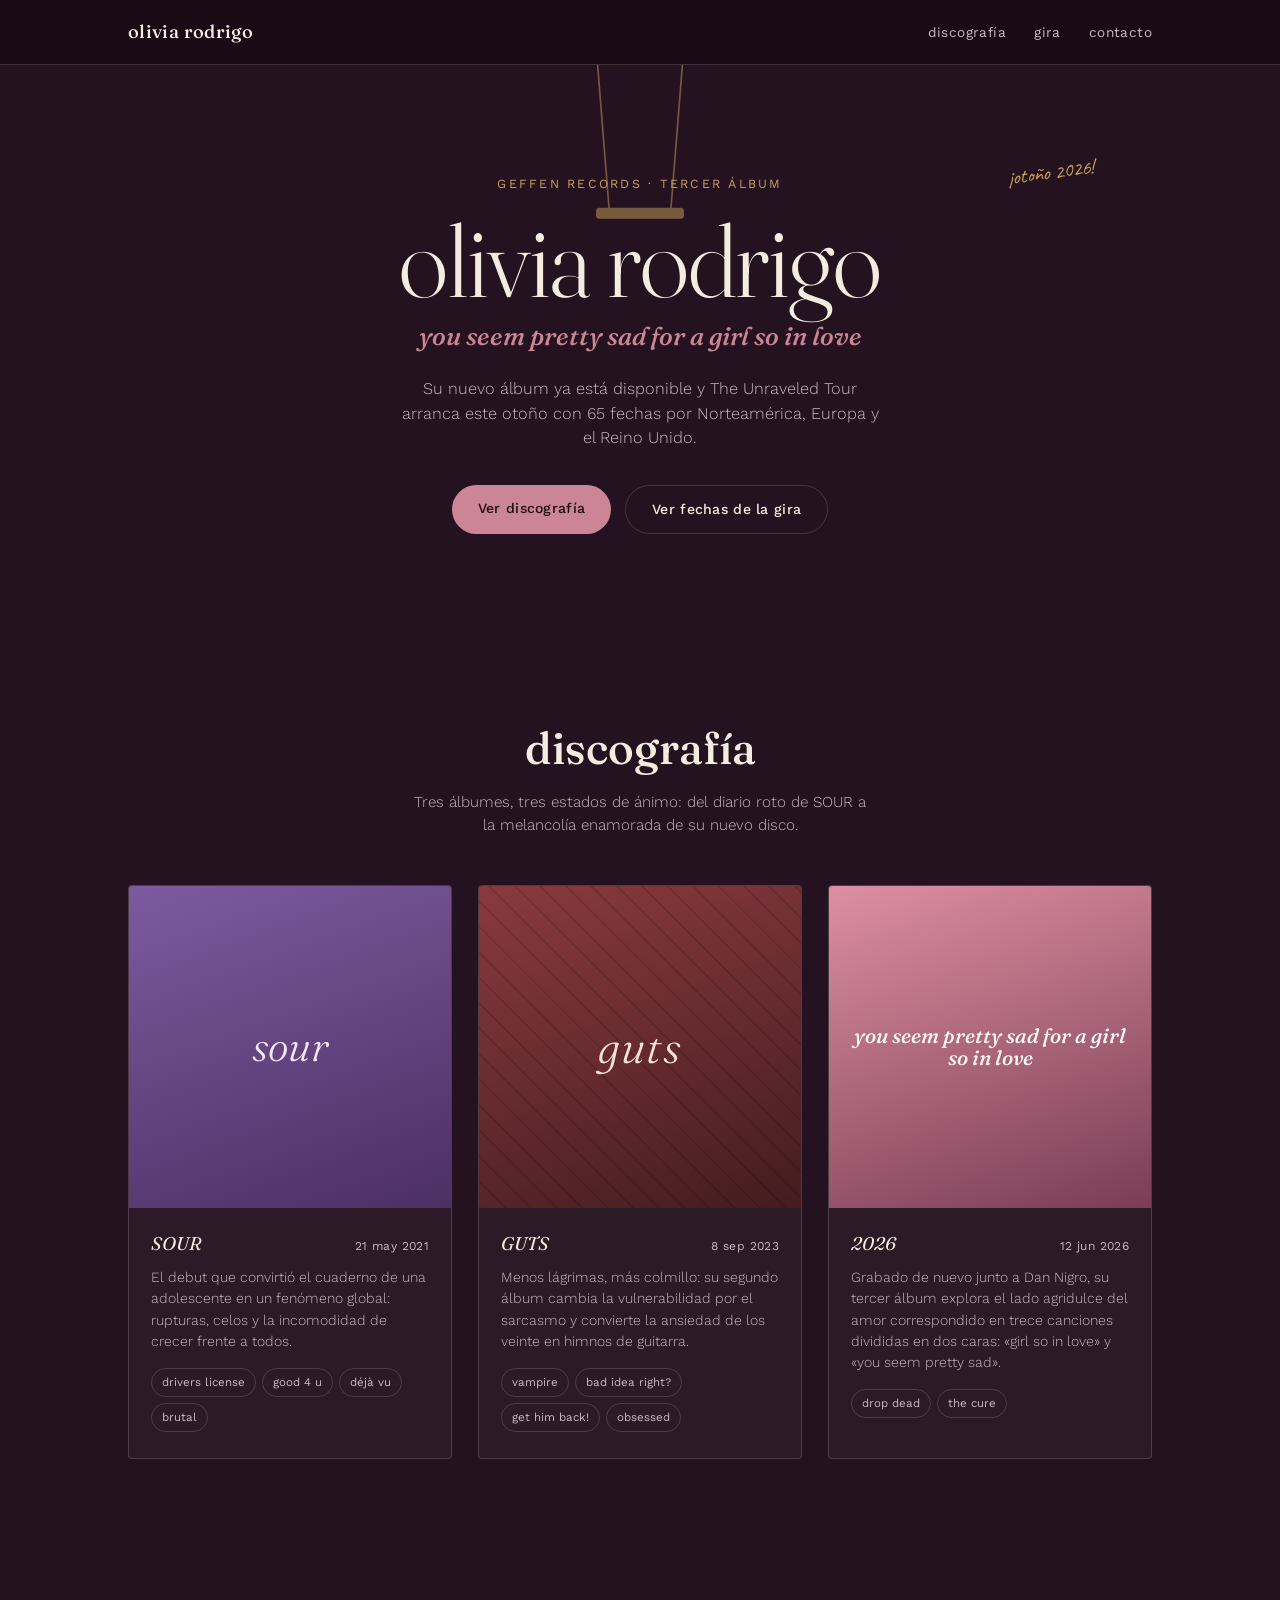
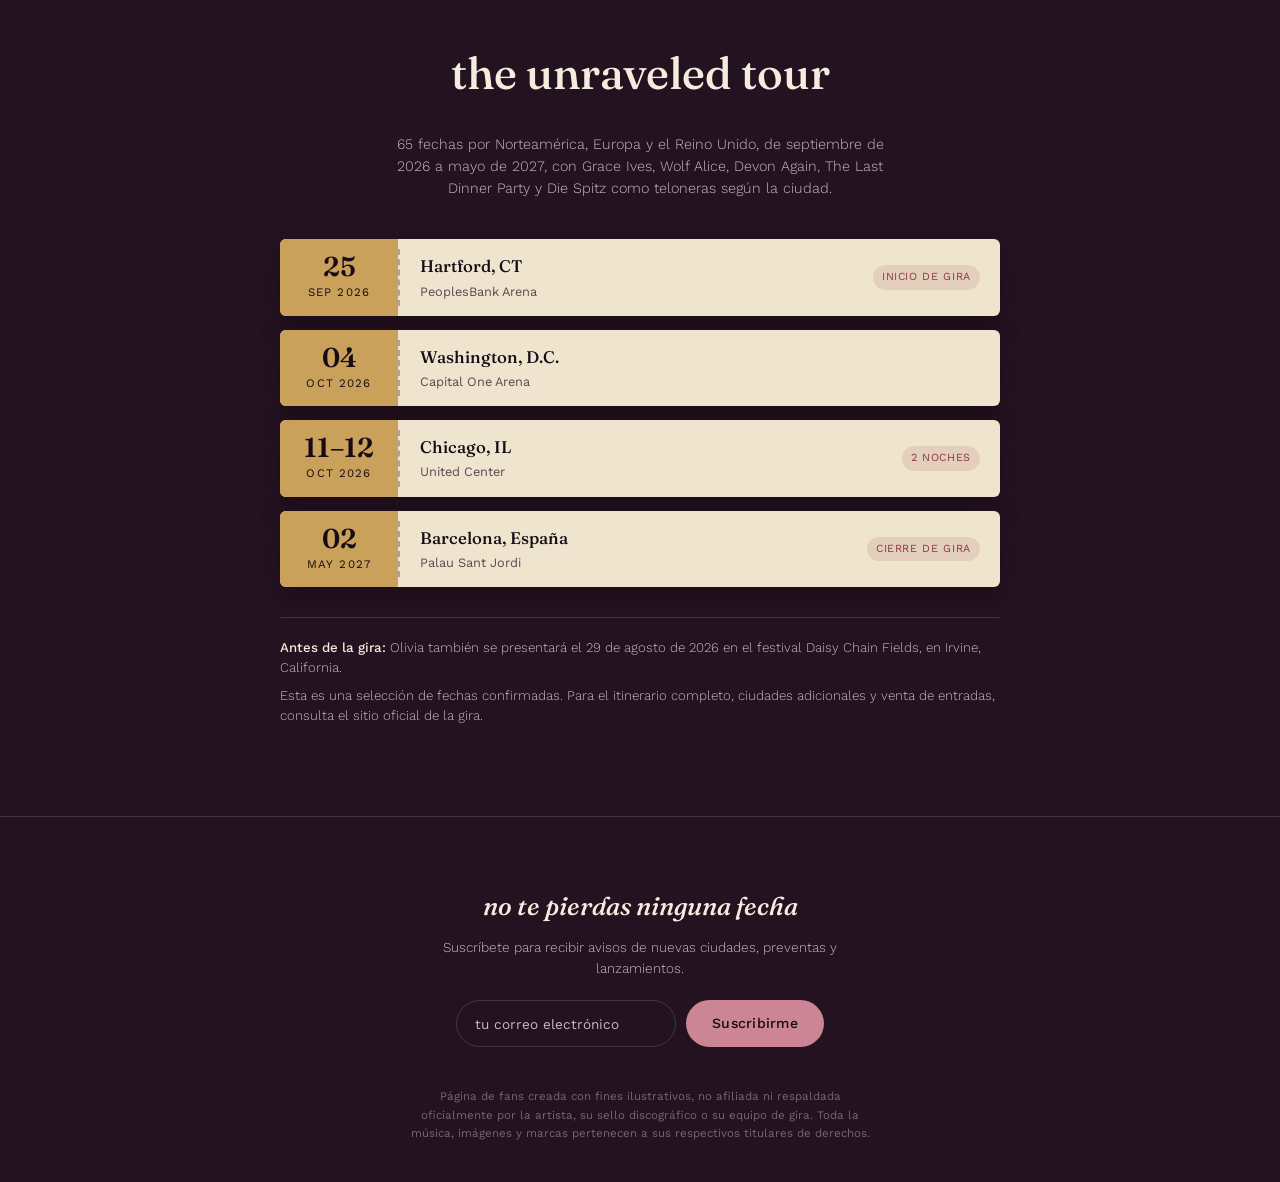
==== clase-1/mi-web/index.html @ 278f6f58 "organizado" ====
<!DOCTYPE html>
<html lang="es">

<head>
    <meta charset="UTF-8">
    <meta name="viewport" content="width=device-width, initial-scale=1.0">
    <title>olivia rodrigo — the unraveled tour</title>
    <link rel="preconnect" href="https://fonts.googleapis.com">
    <link
        href="https://fonts.googleapis.com/css2?family=Fraunces:ital,opsz,wght@0,9..144,300;0,9..144,500;0,9..144,600;1,9..144,500&family=Caveat:wght@500;700&family=Work+Sans:wght@300;400;500;600&display=swap"
        rel="stylesheet">
    <style>
        :root {
            --bg: #241220;
            --bg-deep: #180b16;
            --paper: #efe4cd;
            --ink: #f4ecdf;
            --ink-dim: #cab8c4;
            --rose: #cc8594;
            --lavender: #a893c9;
            --maroon: #8a3a3f;
            --gold: #c9a15a;
            --line: rgba(244, 236, 223, 0.16);
            --display: 'Fraunces', Georgia, serif;
            --hand: 'Caveat', cursive;
            --body: 'Work Sans', -apple-system, sans-serif;
        }

        * {
            box-sizing: border-box;
            margin: 0;
            padding: 0;
        }

        html {
            scroll-behavior: smooth;
        }

        body {
            background: var(--bg);
            color: var(--ink);
            font-family: var(--body);
            line-height: 1.5;
            overflow-x: hidden;
        }

        a {
            color: inherit;
        }

        .wrap {
            max-width: 1080px;
            margin: 0 auto;
            padding: 0 28px;
        }

        /* ---------- NAV ---------- */
        header {
            position: sticky;
            top: 0;
            z-index: 50;
            background: rgba(24, 11, 22, 0.85);
            backdrop-filter: blur(8px);
            border-bottom: 1px solid var(--line);
        }

        nav.wrap {
            display: flex;
            align-items: center;
            justify-content: space-between;
            height: 64px;
        }

        .brand {
            font-family: var(--display);
            font-weight: 500;
            font-size: 1.15rem;
            letter-spacing: 0.02em;
        }

        .navlinks {
            display: flex;
            gap: 28px;
            list-style: none;
            font-size: 0.85rem;
            letter-spacing: 0.03em;
        }

        .navlinks a {
            text-decoration: none;
            color: var(--ink-dim);
            transition: color .2s;
        }

        .navlinks a:hover {
            color: var(--rose);
        }

        @media (max-width: 640px) {
            .navlinks {
                display: none;
            }
        }

        /* ---------- HERO ---------- */
        .hero {
            position: relative;
            padding: 110px 0 90px;
            text-align: center;
            overflow: hidden;
        }

        .swing {
            position: absolute;
            top: -20px;
            left: 50%;
            transform: translateX(-50%);
            width: 220px;
            opacity: 0.5;
            animation: sway 6s ease-in-out infinite;
            transform-origin: top center;
        }

        @keyframes sway {

            0%,
            100% {
                transform: translateX(-50%) rotate(-3deg);
            }

            50% {
                transform: translateX(-50%) rotate(3deg);
            }
        }

        @media (prefers-reduced-motion: reduce) {
            .swing {
                animation: none;
            }
        }

        .eyebrow {
            font-size: 0.78rem;
            letter-spacing: 0.18em;
            text-transform: uppercase;
            color: var(--gold);
            margin-bottom: 18px;
        }

        h1.wordmark {
            font-family: var(--display);
            font-weight: 300;
            font-size: clamp(3.2rem, 10vw, 6.4rem);
            letter-spacing: -0.01em;
            line-height: 0.95;
            margin-bottom: 8px;
        }

        .album-title {
            font-family: var(--display);
            font-style: italic;
            font-weight: 500;
            font-size: clamp(1.1rem, 3vw, 1.6rem);
            color: var(--rose);
            max-width: 560px;
            margin: 6px auto 22px;
        }

        .scribble {
            position: absolute;
            font-family: var(--hand);
            color: var(--gold);
            font-size: 1.3rem;
            transform: rotate(-7deg);
        }

        .scribble.one {
            top: 92px;
            right: 8%;
        }

        @media (max-width: 760px) {
            .scribble.one {
                display: none;
            }
        }

        .hero p.sub {
            max-width: 480px;
            margin: 0 auto 34px;
            color: var(--ink-dim);
            font-weight: 300;
            font-size: 1.02rem;
        }

        .cta-row {
            display: flex;
            gap: 14px;
            justify-content: center;
            flex-wrap: wrap;
        }

        .btn {
            display: inline-block;
            padding: 13px 26px;
            border-radius: 999px;
            font-size: 0.88rem;
            letter-spacing: 0.02em;
            text-decoration: none;
            font-weight: 500;
            transition: transform .18s ease, background .2s ease;
        }

        .btn:hover {
            transform: translateY(-2px);
        }

        .btn.primary {
            background: var(--rose);
            color: var(--bg-deep);
        }

        .btn.primary:hover {
            background: #e7a3b1;
        }

        .btn.ghost {
            border: 1px solid var(--line);
            color: var(--ink);
        }

        .btn.ghost:hover {
            border-color: var(--rose);
            color: var(--rose);
        }

        /* ---------- SECTION HEADERS ---------- */
        .section {
            padding: 90px 0;
        }

        .section-head {
            margin-bottom: 48px;
            text-align: center;
        }

        .section-head h2 {
            font-family: var(--display);
            font-weight: 500;
            font-size: clamp(2rem, 5vw, 2.8rem);
        }

        .section-head p {
            color: var(--ink-dim);
            font-size: 0.95rem;
            margin-top: 10px;
            max-width: 460px;
            margin-left: auto;
            margin-right: auto;
            font-weight: 300;
        }

        /* ---------- DISCOGRAPHY ---------- */
        .albums {
            display: grid;
            grid-template-columns: repeat(3, 1fr);
            gap: 26px;
        }

        @media (max-width: 860px) {
            .albums {
                grid-template-columns: 1fr;
                max-width: 420px;
                margin: 0 auto;
            }
        }

        .album-card {
            background: rgba(244, 236, 223, 0.04);
            border: 1px solid var(--line);
            border-radius: 4px;
            overflow: hidden;
            transition: transform .25s ease, box-shadow .25s ease;
        }

        .album-card:hover {
            transform: translateY(-6px) rotate(-0.4deg);
            box-shadow: 0 18px 40px rgba(0, 0, 0, 0.35);
        }

        .album-cover {
            aspect-ratio: 1;
            display: flex;
            align-items: center;
            justify-content: center;
            padding: 24px;
            position: relative;
        }

        .album-cover .glyph {
            font-family: var(--display);
            font-weight: 300;
            font-style: italic;
            text-align: center;
            line-height: 1.05;
        }

        .cover-sour {
            background: linear-gradient(160deg, #7d5a9e, #4c2f63);
        }

        .cover-sour .glyph {
            color: #f1e6fb;
            font-size: 2.6rem;
        }

        .cover-guts {
            background: linear-gradient(160deg, #8a3a3f, #431c1f);
            background-image:
                repeating-linear-gradient(45deg, rgba(0, 0, 0, 0.12) 0 2px, transparent 2px 18px),
                linear-gradient(160deg, #8a3a3f, #431c1f);
        }

        .cover-guts .glyph {
            color: #f5e2d9;
            font-size: 2.8rem;
            letter-spacing: 0.04em;
        }

        .cover-new {
            background: linear-gradient(160deg, #dd8fa0, #7a3d55);
        }

        .cover-new .glyph {
            color: #fff5f2;
            font-size: 1.3rem;
            font-weight: 500;
        }

        .album-body {
            padding: 22px 22px 26px;
        }

        .album-meta {
            display: flex;
            justify-content: space-between;
            align-items: baseline;
            margin-bottom: 10px;
        }

        .album-meta .label {
            font-family: var(--display);
            font-style: italic;
            font-size: 1.15rem;
        }

        .album-meta .date {
            font-size: 0.75rem;
            color: var(--ink-dim);
            letter-spacing: 0.03em;
        }

        .album-desc {
            font-size: 0.88rem;
            color: var(--ink-dim);
            font-weight: 300;
            margin-bottom: 16px;
        }

        .tracks {
            display: flex;
            flex-wrap: wrap;
            gap: 6px;
        }

        .tracks span {
            font-size: 0.72rem;
            padding: 5px 10px;
            border: 1px solid var(--line);
            border-radius: 999px;
            color: var(--ink-dim);
        }

        /* ---------- TOUR ---------- */
        .tour-note {
            text-align: center;
            color: var(--ink-dim);
            font-size: 0.9rem;
            font-weight: 300;
            max-width: 520px;
            margin: -20px auto 40px;
        }

        .tickets {
            display: flex;
            flex-direction: column;
            gap: 14px;
            max-width: 720px;
            margin: 0 auto;
        }

        .ticket {
            display: flex;
            background: var(--paper);
            color: var(--bg-deep);
            border-radius: 6px;
            overflow: hidden;
            box-shadow: 0 10px 24px rgba(0, 0, 0, 0.25);
            opacity: 0;
            transform: translateY(14px);
            transition: opacity .5s ease, transform .5s ease;
        }

        .ticket.show {
            opacity: 1;
            transform: translateY(0);
        }

        .ticket .date-block {
            flex: 0 0 118px;
            background: var(--gold);
            display: flex;
            flex-direction: column;
            align-items: center;
            justify-content: center;
            padding: 14px 8px;
            text-align: center;
        }

        .date-block .day {
            font-family: var(--display);
            font-weight: 600;
            font-size: 1.7rem;
            line-height: 1;
        }

        .date-block .month {
            font-size: 0.72rem;
            letter-spacing: 0.1em;
            text-transform: uppercase;
            margin-top: 4px;
        }

        .ticket .divider {
            width: 0;
            border-left: 2px dashed rgba(24, 11, 22, 0.3);
            margin: 10px 0;
        }

        .ticket .info {
            flex: 1;
            display: flex;
            align-items: center;
            justify-content: space-between;
            padding: 14px 20px;
            gap: 12px;
            flex-wrap: wrap;
        }

        .info .city {
            font-family: var(--display);
            font-weight: 500;
            font-size: 1.05rem;
        }

        .info .venue {
            font-size: 0.8rem;
            color: #5b4a52;
            margin-top: 2px;
        }

        .info .tag {
            font-size: 0.68rem;
            letter-spacing: 0.06em;
            text-transform: uppercase;
            background: rgba(138, 58, 63, 0.12);
            color: var(--maroon);
            padding: 4px 9px;
            border-radius: 999px;
            white-space: nowrap;
        }

        .tour-extra {
            max-width: 720px;
            margin: 30px auto 0;
            font-size: 0.83rem;
            color: var(--ink-dim);
            font-weight: 300;
            border-top: 1px solid var(--line);
            padding-top: 20px;
        }

        .tour-extra b {
            color: var(--ink);
            font-weight: 500;
        }

        /* ---------- FOOTER ---------- */
        footer {
            padding: 70px 0 40px;
            text-align: center;
            border-top: 1px solid var(--line);
        }

        footer h3 {
            font-family: var(--display);
            font-style: italic;
            font-weight: 500;
            font-size: 1.6rem;
            margin-bottom: 12px;
        }

        footer p.small {
            color: var(--ink-dim);
            font-size: 0.85rem;
            max-width: 420px;
            margin: 0 auto 22px;
            font-weight: 300;
        }

        .signup {
            display: flex;
            gap: 10px;
            justify-content: center;
            flex-wrap: wrap;
            margin-bottom: 40px;
        }

        .signup input {
            background: transparent;
            border: 1px solid var(--line);
            border-radius: 999px;
            padding: 11px 18px;
            color: var(--ink);
            font-family: var(--body);
            font-size: 0.85rem;
            min-width: 220px;
        }

        .signup input::placeholder {
            color: var(--ink-dim);
        }

        .disclaimer {
            font-size: 0.72rem;
            color: rgba(202, 184, 196, 0.5);
            max-width: 460px;
            margin: 0 auto;
            line-height: 1.6;
        }
    </style>
</head>

<body>

    <header>
        <nav class="wrap">
            <div class="brand">olivia rodrigo</div>
            <ul class="navlinks">
                <li><a href="#discografia">discografía</a></li>
                <li><a href="#gira">gira</a></li>
                <li><a href="#footer">contacto</a></li>
            </ul>
        </nav>
    </header>

    <section class="hero wrap">
        <svg class="swing" viewBox="0 0 200 220" fill="none" xmlns="http://www.w3.org/2000/svg">
            <line x1="10" y1="0" x2="190" y2="0" stroke="var(--gold)" stroke-width="2" />
            <line x1="60" y1="0" x2="72" y2="150" stroke="var(--gold)" stroke-width="1.5" />
            <line x1="140" y1="0" x2="128" y2="150" stroke="var(--gold)" stroke-width="1.5" />
            <rect x="60" y="148" width="80" height="10" rx="3" fill="var(--gold)" />
        </svg>
        <span class="scribble one">¡otoño 2026!</span>

        <div class="eyebrow">geffen records · tercer álbum</div>
        <h1 class="wordmark">olivia rodrigo</h1>
        <p class="album-title">you seem pretty sad for a girl so in love</p>
        <p class="sub">Su nuevo álbum ya está disponible y The Unraveled Tour arranca este otoño con 65 fechas por
            Norteamérica, Europa y el Reino Unido.</p>
        <div class="cta-row">
            <a href="#discografia" class="btn primary">Ver discografía</a>
            <a href="#gira" class="btn ghost">Ver fechas de la gira</a>
        </div>
    </section>

    <section class="section" id="discografia">
        <div class="wrap">
            <div class="section-head">
                <h2>discografía</h2>
                <p>Tres álbumes, tres estados de ánimo: del diario roto de SOUR a la melancolía enamorada de su nuevo
                    disco.</p>
            </div>

            <div class="albums">

                <article class="album-card">
                    <div class="album-cover cover-sour">
                        <div class="glyph">sour</div>
                    </div>
                    <div class="album-body">
                        <div class="album-meta">
                            <span class="label">SOUR</span>
                            <span class="date">21 may 2021</span>
                        </div>
                        <p class="album-desc">El debut que convirtió el cuaderno de una adolescente en un fenómeno
                            global: rupturas, celos y la incomodidad de crecer frente a todos.</p>
                        <div class="tracks">
                            <span>drivers license</span><span>good 4 u</span><span>déjà vu</span><span>brutal</span>
                        </div>
                    </div>
                </article>

                <article class="album-card">
                    <div class="album-cover cover-guts">
                        <div class="glyph">guts</div>
                    </div>
                    <div class="album-body">
                        <div class="album-meta">
                            <span class="label">GUTS</span>
                            <span class="date">8 sep 2023</span>
                        </div>
                        <p class="album-desc">Menos lágrimas, más colmillo: su segundo álbum cambia la vulnerabilidad
                            por el sarcasmo y convierte la ansiedad de los veinte en himnos de guitarra.</p>
                        <div class="tracks">
                            <span>vampire</span><span>bad idea right?</span><span>get him
                                back!</span><span>obsessed</span>
                        </div>
                    </div>
                </article>

                <article class="album-card">
                    <div class="album-cover cover-new">
                        <div class="glyph">you seem pretty sad for a girl so in love</div>
                    </div>
                    <div class="album-body">
                        <div class="album-meta">
                            <span class="label">2026</span>
                            <span class="date">12 jun 2026</span>
                        </div>
                        <p class="album-desc">Grabado de nuevo junto a Dan Nigro, su tercer álbum explora el lado
                            agridulce del amor correspondido en trece canciones divididas en dos caras: «girl so in
                            love» y «you seem pretty sad».</p>
                        <div class="tracks">
                            <span>drop dead</span><span>the cure</span>
                        </div>
                    </div>
                </article>

            </div>
        </div>
    </section>

    <section class="section" id="gira">
        <div class="wrap">
            <div class="section-head">
                <h2>the unraveled tour</h2>
            </div>
            <p class="tour-note">65 fechas por Norteamérica, Europa y el Reino Unido, de septiembre de 2026 a mayo de
                2027, con Grace Ives, Wolf Alice, Devon Again, The Last Dinner Party y Die Spitz como teloneras según la
                ciudad.</p>

            <div class="tickets">
                <div class="ticket">
                    <div class="date-block"><span class="day">25</span><span class="month">sep 2026</span></div>
                    <div class="divider"></div>
                    <div class="info">
                        <div>
                            <div class="city">Hartford, CT</div>
                            <div class="venue">PeoplesBank Arena</div>
                        </div>
                        <span class="tag">Inicio de gira</span>
                    </div>
                </div>

                <div class="ticket">
                    <div class="date-block"><span class="day">04</span><span class="month">oct 2026</span></div>
                    <div class="divider"></div>
                    <div class="info">
                        <div>
                            <div class="city">Washington, D.C.</div>
                            <div class="venue">Capital One Arena</div>
                        </div>
                    </div>
                </div>

                <div class="ticket">
                    <div class="date-block"><span class="day">11–12</span><span class="month">oct 2026</span></div>
                    <div class="divider"></div>
                    <div class="info">
                        <div>
                            <div class="city">Chicago, IL</div>
                            <div class="venue">United Center</div>
                        </div>
                        <span class="tag">2 noches</span>
                    </div>
                </div>

                <div class="ticket">
                    <div class="date-block"><span class="day">02</span><span class="month">may 2027</span></div>
                    <div class="divider"></div>
                    <div class="info">
                        <div>
                            <div class="city">Barcelona, España</div>
                            <div class="venue">Palau Sant Jordi</div>
                        </div>
                        <span class="tag">Cierre de gira</span>
                    </div>
                </div>
            </div>

            <div class="tour-extra">
                <p><b>Antes de la gira:</b> Olivia también se presentará el 29 de agosto de 2026 en el festival Daisy
                    Chain Fields, en Irvine, California.</p>
                <p style="margin-top:8px;">Esta es una selección de fechas confirmadas. Para el itinerario completo,
                    ciudades adicionales y venta de entradas, consulta el sitio oficial de la gira.</p>
            </div>
        </div>
    </section>

    <footer id="footer">
        <div class="wrap">
            <h3>no te pierdas ninguna fecha</h3>
            <p class="small">Suscríbete para recibir avisos de nuevas ciudades, preventas y lanzamientos.</p>
            <div class="signup">
                <input type="email" placeholder="tu correo electrónico">
                <a href="#" class="btn primary" onclick="return false;">Suscribirme</a>
            </div>
            <p class="disclaimer">Página de fans creada con fines ilustrativos, no afiliada ni respaldada oficialmente
                por la artista, su sello discográfico o su equipo de gira. Toda la música, imágenes y marcas pertenecen
                a sus respectivos titulares de derechos.</p>
        </div>
    </footer>

    <script>
        const tickets = document.querySelectorAll('.ticket');
        const io = new IntersectionObserver((entries) => {
            entries.forEach((e, i) => {
                if (e.isIntersecting) {
                    setTimeout(() => e.target.classList.add('show'), i * 90);
                    io.unobserve(e.target);
                }
            });
        }, { threshold: 0.2 });
        tickets.forEach(t => io.observe(t));
    </script>

</body>

</html>
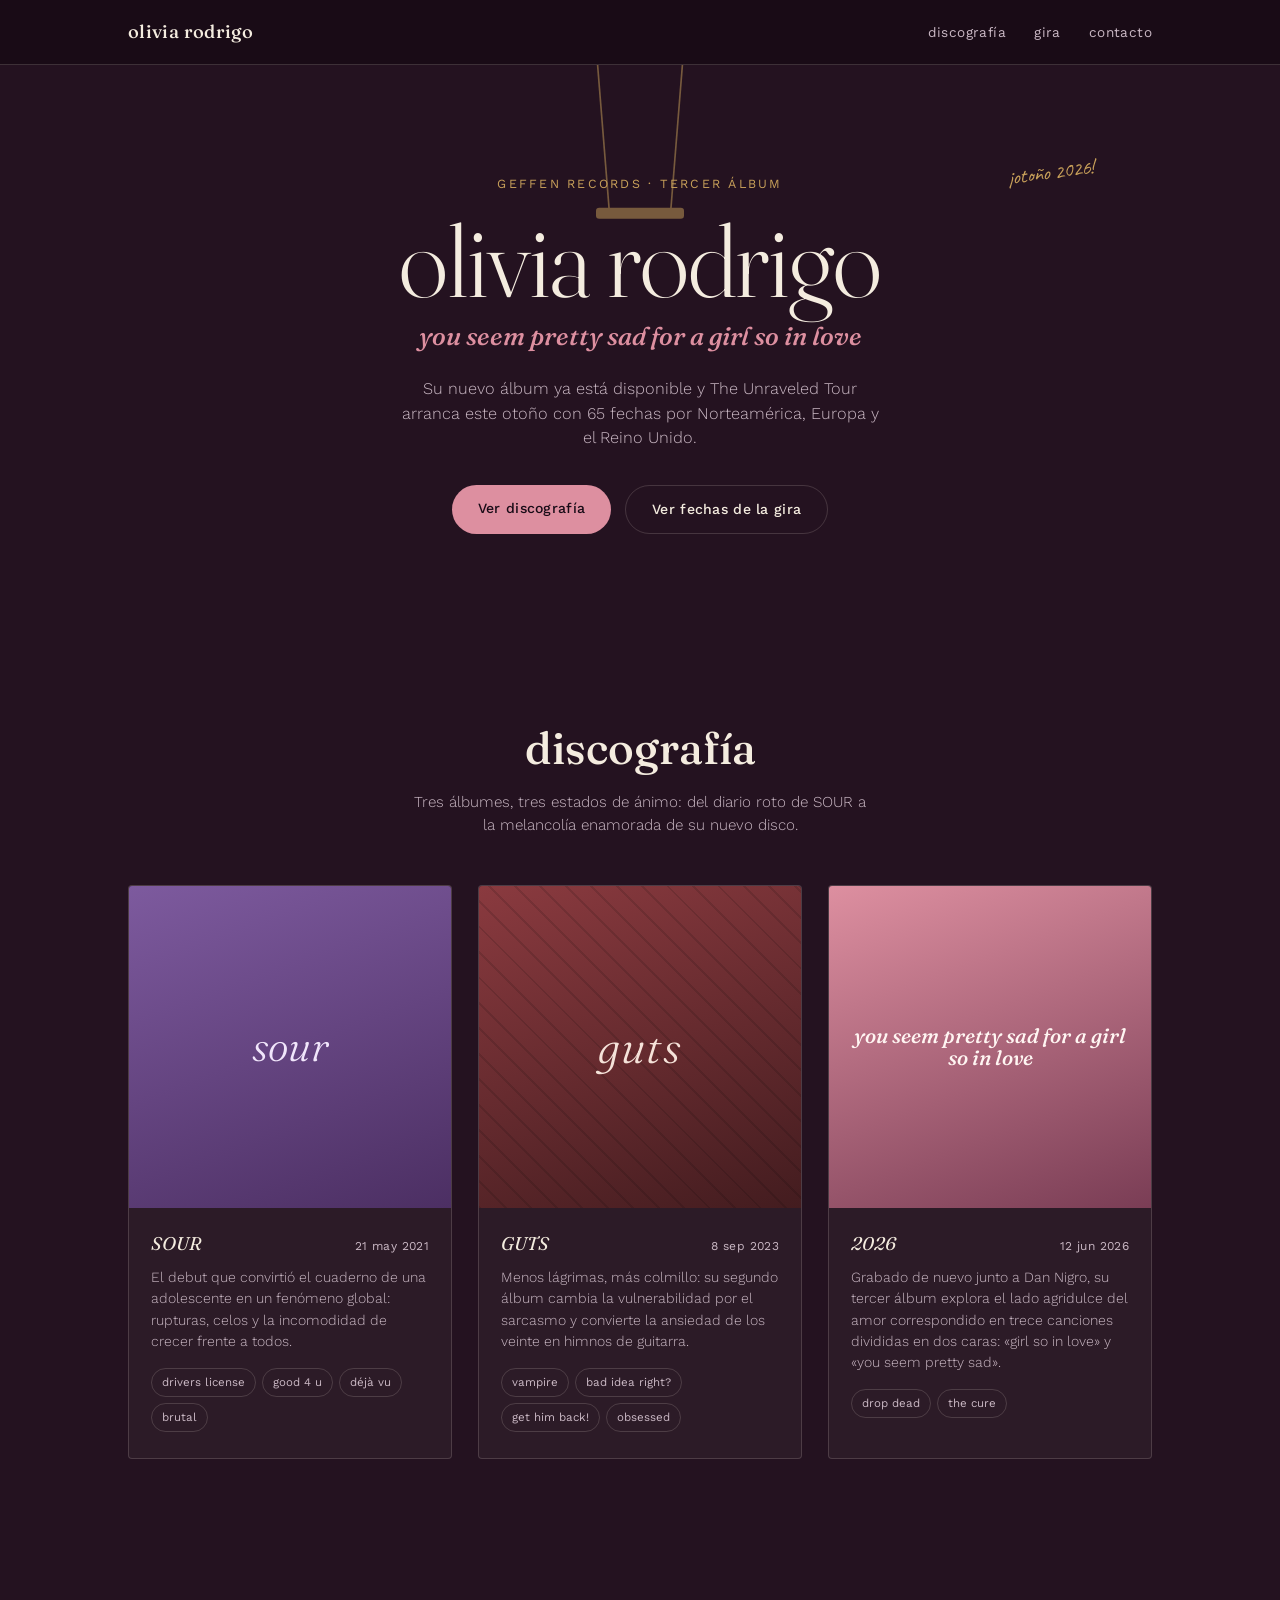
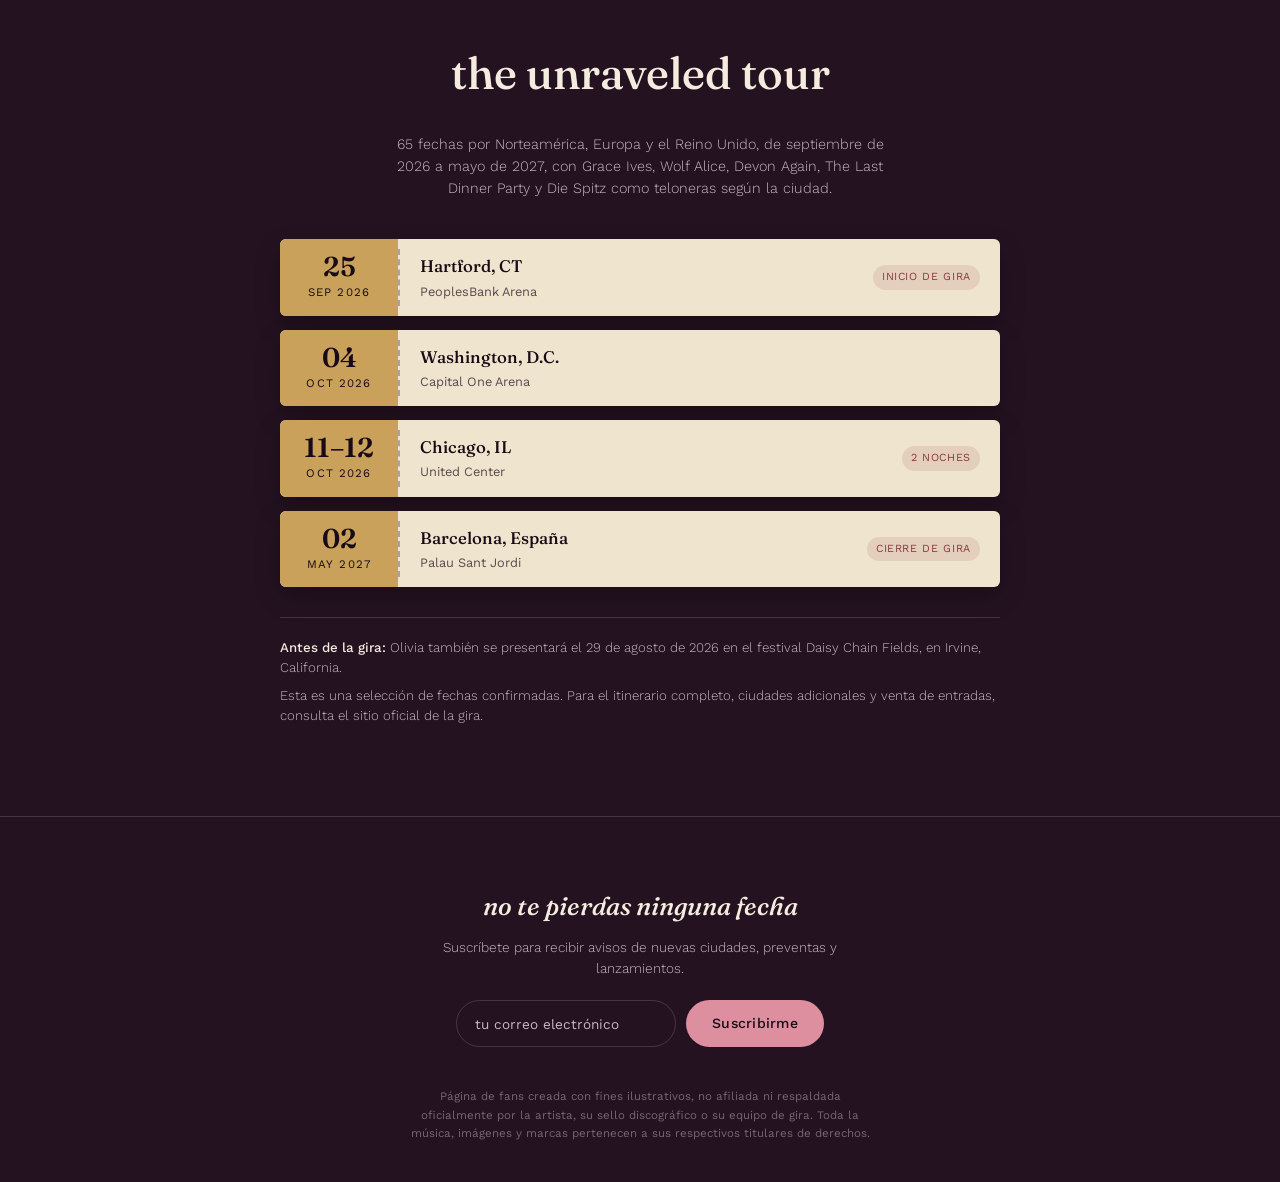
==== commit a2d10267: "olivia subido" ====
--- a/clase-1/mi-web/index.html
+++ b/clase-1/mi-web/index.html
@@ -16,7 +16,7 @@
             --paper: #efe4cd;
             --ink: #f4ecdf;
             --ink-dim: #cab8c4;
-            --rose: #cc8594;
+            --rose: #dd8fa0;
             --lavender: #a893c9;
             --maroon: #8a3a3f;
             --gold: #c9a15a;
@@ -95,6 +95,8 @@
         .navlinks a:hover {
             color: var(--rose);
         }
+
+        .navlinks {}
 
         @media (max-width: 640px) {
             .navlinks {
